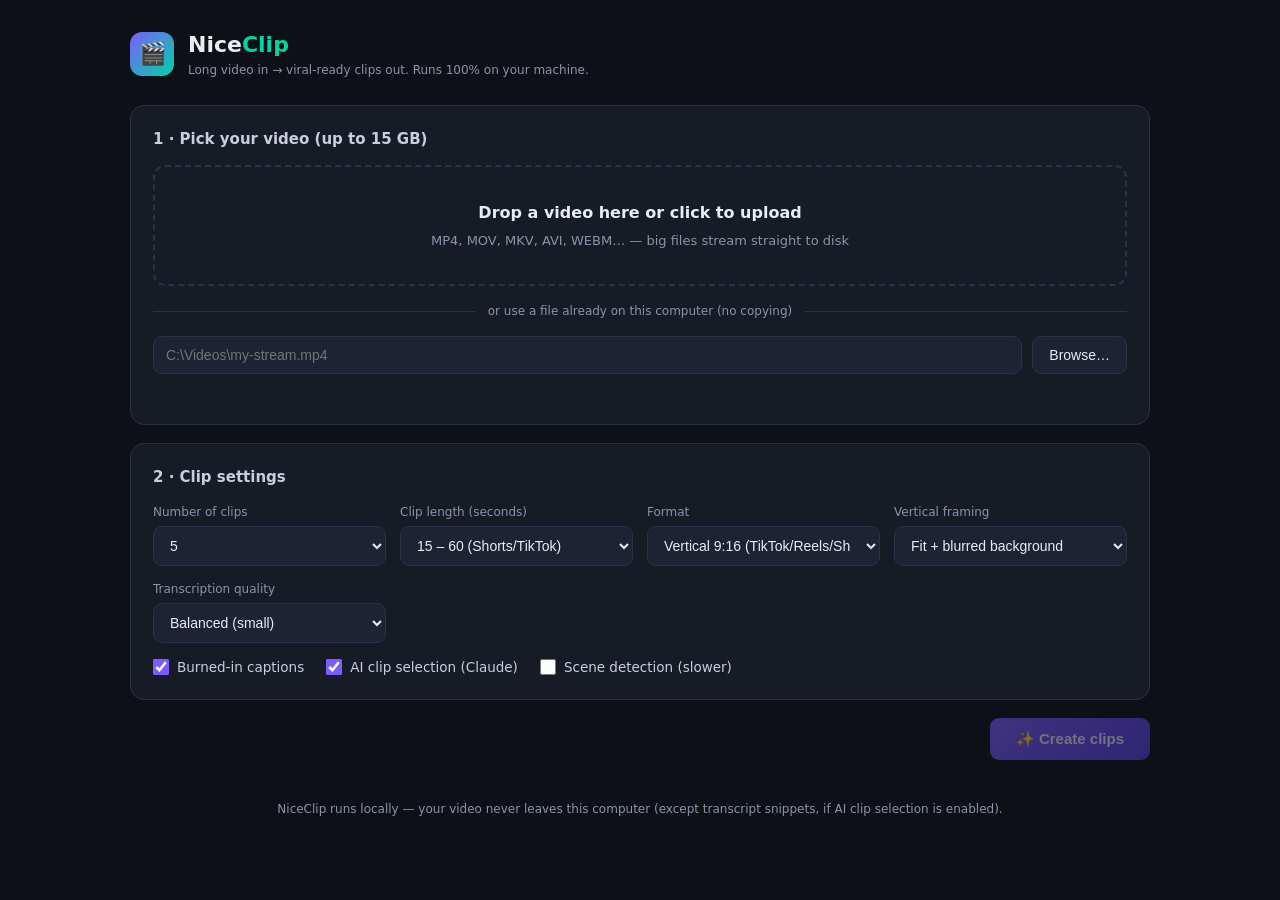
==== niceclip/niceclip/web/index.html @ ac7488d1 "Add NiceClip: local-first AI video clipper for social media Python + FastAPI + ffmpeg app that inges" ====
<!DOCTYPE html>
<html lang="en">
<head>
<meta charset="utf-8">
<meta name="viewport" content="width=device-width, initial-scale=1">
<title>NiceClip — AI Video Clipper</title>
<style>
:root{
  --bg:#0d1017;--panel:#161b26;--panel2:#1d2333;--line:#2a3247;
  --text:#e8ecf5;--muted:#8b94a8;--accent:#7c5cff;--accent2:#00d4a6;
  --danger:#ff5c7a;--warn:#ffb454;
}
*{box-sizing:border-box;margin:0;padding:0}
body{background:var(--bg);color:var(--text);font:15px/1.5 "Segoe UI",system-ui,-apple-system,sans-serif;min-height:100vh}
.wrap{max-width:1060px;margin:0 auto;padding:28px 20px 80px}
header{display:flex;align-items:center;gap:14px;margin-bottom:26px;flex-wrap:wrap}
.logo{width:44px;height:44px;border-radius:12px;background:linear-gradient(135deg,var(--accent),var(--accent2));display:flex;align-items:center;justify-content:center;font-size:22px}
h1{font-size:22px;font-weight:700}
h1 span{color:var(--accent2)}
.tag{font-size:12px;color:var(--muted)}
.badges{margin-left:auto;display:flex;gap:8px;flex-wrap:wrap}
.badge{font-size:11.5px;padding:4px 10px;border-radius:20px;border:1px solid var(--line);color:var(--muted)}
.badge.ok{border-color:#1f6f5b;color:var(--accent2)}
.badge.bad{border-color:#7a3040;color:var(--danger)}
.card{background:var(--panel);border:1px solid var(--line);border-radius:14px;padding:22px;margin-bottom:18px}
.card h2{font-size:15px;font-weight:600;margin-bottom:14px;color:#c7cfdf}
.drop{border:2px dashed var(--line);border-radius:12px;padding:34px 20px;text-align:center;cursor:pointer;transition:.15s}
.drop:hover,.drop.over{border-color:var(--accent);background:rgba(124,92,255,.06)}
.drop .big{font-size:16px;font-weight:600}
.drop .sub{color:var(--muted);font-size:13px;margin-top:6px}
.or{display:flex;align-items:center;gap:12px;color:var(--muted);font-size:12px;margin:16px 0}
.or:before,.or:after{content:"";flex:1;height:1px;background:var(--line)}
.row{display:flex;gap:10px;flex-wrap:wrap}
input[type=text],select{background:var(--panel2);border:1px solid var(--line);border-radius:9px;color:var(--text);padding:10px 12px;font-size:14px;outline:none}
input[type=text]:focus,select:focus{border-color:var(--accent)}
.grow{flex:1;min-width:220px}
button{background:var(--panel2);border:1px solid var(--line);border-radius:9px;color:var(--text);padding:10px 16px;font-size:14px;cursor:pointer;transition:.15s}
button:hover{border-color:var(--accent)}
button.primary{background:linear-gradient(135deg,var(--accent),#5a3fe0);border:none;font-weight:600;padding:12px 26px;font-size:15px}
button.primary:hover{filter:brightness(1.12)}
button.primary:disabled{opacity:.45;cursor:not-allowed;filter:none}
button.danger{color:var(--danger)}
.settings{display:grid;grid-template-columns:repeat(auto-fit,minmax(190px,1fr));gap:14px}
.field label{display:block;font-size:12px;color:var(--muted);margin-bottom:5px}
.field select,.field input{width:100%}
.checks{display:flex;gap:22px;flex-wrap:wrap;margin-top:14px}
.checks label{display:flex;align-items:center;gap:8px;font-size:13.5px;color:#c7cfdf;cursor:pointer}
input[type=checkbox]{accent-color:var(--accent);width:16px;height:16px}
.src-note{margin-top:10px;font-size:13px;color:var(--accent2);word-break:break-all;min-height:18px}
.upbar{height:8px;background:var(--panel2);border-radius:6px;overflow:hidden;margin-top:10px;display:none}
.upbar i{display:block;height:100%;background:linear-gradient(90deg,var(--accent),var(--accent2));width:0%;transition:width .2s}
.actions{display:flex;justify-content:flex-end;margin-top:6px}
.job{background:var(--panel);border:1px solid var(--line);border-radius:14px;padding:20px;margin-bottom:16px}
.job-head{display:flex;align-items:center;gap:12px;flex-wrap:wrap}
.job-title{font-weight:600;font-size:14px;word-break:break-all}
.status{font-size:11.5px;padding:3px 10px;border-radius:20px;text-transform:uppercase;letter-spacing:.5px}
.status.running{background:rgba(124,92,255,.15);color:#b3a1ff}
.status.queued{background:rgba(139,148,168,.15);color:var(--muted)}
.status.done{background:rgba(0,212,166,.15);color:var(--accent2)}
.status.error{background:rgba(255,92,122,.15);color:var(--danger)}
.status.cancelled{background:rgba(255,180,84,.15);color:var(--warn)}
.job .stage{color:var(--muted);font-size:13px;margin-top:8px}
.pbar{height:9px;background:var(--panel2);border-radius:6px;overflow:hidden;margin-top:10px}
.pbar i{display:block;height:100%;background:linear-gradient(90deg,var(--accent),var(--accent2));width:0%;transition:width .5s}
.warnings{margin-top:10px;font-size:12.5px;color:var(--warn)}
.error-msg{margin-top:10px;font-size:13px;color:var(--danger);white-space:pre-wrap}
.clips{display:grid;grid-template-columns:repeat(auto-fill,minmax(230px,1fr));gap:16px;margin-top:16px}
.clip{background:var(--panel2);border:1px solid var(--line);border-radius:12px;overflow:hidden}
.clip video{width:100%;aspect-ratio:9/16;background:#000;display:block;object-fit:contain}
.clip .meta{padding:12px}
.clip .t{font-weight:600;font-size:13.5px;margin-bottom:4px}
.clip .score{font-size:12px;color:var(--accent2)}
.clip .why{font-size:12px;color:var(--muted);margin:6px 0 10px}
.clip a{display:inline-block;font-size:12.5px;color:var(--accent);text-decoration:none;border:1px solid var(--line);padding:6px 12px;border-radius:8px}
.clip a:hover{border-color:var(--accent)}
.modal-bg{position:fixed;inset:0;background:rgba(5,7,12,.7);display:none;align-items:center;justify-content:center;z-index:50}
.modal{background:var(--panel);border:1px solid var(--line);border-radius:14px;width:min(620px,92vw);max-height:78vh;display:flex;flex-direction:column}
.modal .mh{padding:14px 18px;border-bottom:1px solid var(--line);display:flex;align-items:center;gap:10px}
.modal .mh .path{font-size:12.5px;color:var(--muted);word-break:break-all;flex:1}
.modal .list{overflow-y:auto;padding:8px}
.fitem{display:flex;align-items:center;gap:10px;padding:8px 12px;border-radius:8px;cursor:pointer;font-size:13.5px}
.fitem:hover{background:var(--panel2)}
.fitem .sz{margin-left:auto;color:var(--muted);font-size:12px}
.empty{color:var(--muted);text-align:center;padding:30px 0;font-size:13.5px}
footer{color:var(--muted);font-size:12px;text-align:center;margin-top:40px}
</style>
</head>
<body>
<div class="wrap">
  <header>
    <div class="logo">🎬</div>
    <div>
      <h1>Nice<span>Clip</span></h1>
      <div class="tag">Long video in → viral-ready clips out. Runs 100% on your machine.</div>
    </div>
    <div class="badges" id="badges"></div>
  </header>

  <div class="card">
    <h2>1 · Pick your video (up to 15 GB)</h2>
    <div class="drop" id="drop">
      <div class="big">Drop a video here or click to upload</div>
      <div class="sub">MP4, MOV, MKV, AVI, WEBM… — big files stream straight to disk</div>
    </div>
    <div class="upbar" id="upbar"><i id="upfill"></i></div>
    <div class="or">or use a file already on this computer (no copying)</div>
    <div class="row">
      <input type="text" class="grow" id="pathInput" placeholder="C:\Videos\my-stream.mp4">
      <button id="browseBtn">Browse…</button>
    </div>
    <div class="src-note" id="srcNote"></div>
  </div>

  <div class="card">
    <h2>2 · Clip settings</h2>
    <div class="settings">
      <div class="field"><label>Number of clips</label>
        <select id="clipCount"><option>3</option><option selected>5</option><option>8</option><option>10</option><option>15</option></select></div>
      <div class="field"><label>Clip length (seconds)</label>
        <select id="lenRange">
          <option value="15,60" selected>15 – 60 (Shorts/TikTok)</option>
          <option value="10,30">10 – 30 (fast hooks)</option>
          <option value="30,90">30 – 90 (story clips)</option>
          <option value="60,180">60 – 180 (long form)</option>
        </select></div>
      <div class="field"><label>Format</label>
        <select id="aspect">
          <option value="vertical" selected>Vertical 9:16 (TikTok/Reels/Shorts)</option>
          <option value="square">Square 1:1</option>
          <option value="original">Original aspect</option>
        </select></div>
      <div class="field"><label>Vertical framing</label>
        <select id="vmode">
          <option value="fit" selected>Fit + blurred background</option>
          <option value="crop">Center crop (fill)</option>
        </select></div>
      <div class="field"><label>Transcription quality</label>
        <select id="whisper">
          <option value="tiny">Fastest (tiny)</option>
          <option value="base">Fast (base)</option>
          <option value="small" selected>Balanced (small)</option>
          <option value="medium">Best (medium — slow)</option>
        </select></div>
    </div>
    <div class="checks">
      <label><input type="checkbox" id="captions" checked> Burned-in captions</label>
      <label><input type="checkbox" id="aiRank" checked> AI clip selection (Claude)</label>
      <label><input type="checkbox" id="scenes"> Scene detection (slower)</label>
    </div>
  </div>

  <div class="actions"><button class="primary" id="goBtn" disabled>✨ Create clips</button></div>

  <div id="jobs"></div>
  <footer>NiceClip runs locally — your video never leaves this computer (except transcript snippets, if AI clip selection is enabled).</footer>
</div>

<div class="modal-bg" id="modalBg">
  <div class="modal">
    <div class="mh"><button id="upDir">↑ Up</button><div class="path" id="mPath"></div><button id="mClose">✕</button></div>
    <div class="list" id="mList"></div>
  </div>
</div>

<script>
"use strict";
const $ = id => document.getElementById(id);
let source = null;

function fmtBytes(b){if(b>1e9)return (b/1e9).toFixed(1)+" GB";if(b>1e6)return (b/1e6).toFixed(1)+" MB";return Math.round(b/1e3)+" KB";}
function setSource(path, note){source = path; $("srcNote").textContent = note || ("Selected: " + path); $("goBtn").disabled = !path;}

/* ---------- health badges ---------- */
async function loadHealth(){
  try{
    const h = await (await fetch("/api/health")).json();
    const mk = (ok, okTxt, badTxt) => `<span class="badge ${ok?"ok":"bad"}">${ok?okTxt:badTxt}</span>`;
    $("badges").innerHTML =
      mk(h.ffmpeg, "ffmpeg ready", "ffmpeg missing") +
      mk(h.captions, "captions ready", "no captions") +
      mk(h.whisper, "transcription ready", "no transcription") +
      mk(h.ai_ranking, "AI ranking on", "AI ranking off");
  }catch(e){/* server starting */}
}
loadHealth();

/* ---------- upload ---------- */
const drop = $("drop");
const fileInput = document.createElement("input");
fileInput.type = "file"; fileInput.accept = "video/*,.mkv,.ts,.mts";
drop.onclick = () => fileInput.click();
fileInput.onchange = () => fileInput.files[0] && upload(fileInput.files[0]);
["dragover","dragenter"].forEach(ev => drop.addEventListener(ev, e => {e.preventDefault(); drop.classList.add("over");}));
["dragleave","drop"].forEach(ev => drop.addEventListener(ev, e => {e.preventDefault(); drop.classList.remove("over");}));
drop.addEventListener("drop", e => {const f = e.dataTransfer.files[0]; if(f) upload(f);});

function upload(file){
  if(file.size > 16*1024*1024*1024){alert("File is over the 15 GB limit."); return;}
  const bar = $("upbar"), fill = $("upfill");
  bar.style.display = "block"; fill.style.width = "0%";
  $("srcNote").textContent = "Uploading " + file.name + " (" + fmtBytes(file.size) + ")…";
  $("goBtn").disabled = true;
  const xhr = new XMLHttpRequest();
  xhr.open("POST", "/api/upload?filename=" + encodeURIComponent(file.name));
  xhr.upload.onprogress = e => {if(e.lengthComputable) fill.style.width = (100*e.loaded/e.total).toFixed(1)+"%";};
  xhr.onload = () => {
    bar.style.display = "none";
    if(xhr.status === 200){
      const r = JSON.parse(xhr.responseText);
      setSource(r.path, "Uploaded: " + file.name + " (" + fmtBytes(r.bytes) + ")");
    } else {
      let msg = "Upload failed"; try{msg = JSON.parse(xhr.responseText).detail || msg;}catch(e){}
      $("srcNote").textContent = ""; alert(msg);
    }
  };
  xhr.onerror = () => {bar.style.display = "none"; alert("Upload failed — is the server still running?");};
  xhr.send(file);
}

/* ---------- path input + browse ---------- */
$("pathInput").addEventListener("change", () => {
  const v = $("pathInput").value.trim();
  if(v) setSource(v, "Using: " + v);
});
let curDir = "";
$("browseBtn").onclick = () => {openBrowser("");};
$("mClose").onclick = () => $("modalBg").style.display = "none";
$("modalBg").onclick = e => {if(e.target === $("modalBg")) $("modalBg").style.display = "none";};
$("upDir").onclick = () => {if(curDir !== null) openBrowser(curDirParent ?? "");};
let curDirParent = null;
async function openBrowser(path){
  const res = await fetch("/api/browse?path=" + encodeURIComponent(path));
  if(!res.ok){alert("Cannot open folder"); return;}
  const data = await res.json();
  curDir = data.path; curDirParent = data.parent;
  $("mPath").textContent = data.path || "This PC";
  const list = $("mList"); list.innerHTML = "";
  if(!data.entries.length) list.innerHTML = '<div class="empty">No folders or videos here</div>';
  for(const e of data.entries){
    const div = document.createElement("div");
    div.className = "fitem";
    div.innerHTML = (e.dir ? "📁 " : "🎞️ ") + "<span></span>" +
      (e.dir ? "" : `<span class="sz">${fmtBytes(e.size||0)}</span>`);
    div.querySelector("span").textContent = e.name;
    div.onclick = () => {
      if(e.dir) openBrowser(e.path);
      else {setSource(e.path, "Using: " + e.path); $("pathInput").value = e.path; $("modalBg").style.display = "none";}
    };
    list.appendChild(div);
  }
  $("modalBg").style.display = "flex";
}

/* ---------- job creation ---------- */
$("goBtn").onclick = async () => {
  if(!source) return;
  const [minLen, maxLen] = $("lenRange").value.split(",").map(Number);
  const payload = {
    source,
    settings: {
      clip_count: Number($("clipCount").value),
      min_len: minLen, max_len: maxLen,
      aspect: $("aspect").value,
      vertical_mode: $("vmode").value,
      captions: $("captions").checked,
      whisper_model: $("whisper").value,
      ai_ranking: $("aiRank").checked,
      scene_detection: $("scenes").checked,
    }
  };
  const res = await fetch("/api/jobs", {method:"POST", headers:{"Content-Type":"application/json"}, body: JSON.stringify(payload)});
  if(!res.ok){let msg="Could not start job"; try{msg=(await res.json()).detail||msg;}catch(e){} alert(msg); return;}
  refreshJobs();
};

/* ---------- job rendering ---------- */
const jobsEl = $("jobs");
function esc(s){const d=document.createElement("div"); d.textContent=s??""; return d.innerHTML;}
function jobName(j){const p=j.source.split(/[\\/]/); return p[p.length-1];}
function renderJob(j){
  const active = j.status==="running"||j.status==="queued";
  let html = `<div class="job-head">
      <div class="job-title">${esc(jobName(j))}</div>
      <span class="status ${j.status}">${j.status}</span>
      ${active?`<button class="danger" onclick="cancelJob('${j.id}')">Cancel</button>`:""}
    </div>`;
  if(active){
    html += `<div class="stage">${esc(j.stage)}</div>
      <div class="pbar"><i style="width:${j.progress}%"></i></div>`;
  }
  if(j.warnings && j.warnings.length)
    html += `<div class="warnings">⚠ ${j.warnings.map(esc).join("<br>⚠ ")}</div>`;
  if(j.status==="error") html += `<div class="error-msg">${esc(j.error)}</div>`;
  if(j.clips && j.clips.length){
    html += `<div class="clips">` + j.clips.map(c => `
      <div class="clip">
        <video src="${c.url}" controls preload="metadata"></video>
        <div class="meta">
          <div class="t">${esc(c.title)}</div>
          <div class="score">Score ${Math.round(c.score)} · ${Math.round(c.duration)}s</div>
          <div class="why">${esc(c.reason)}</div>
          <a href="${c.url}" download>⬇ Download</a>
        </div>
      </div>`).join("") + `</div>`;
  }
  return html;
}
async function cancelJob(id){await fetch(`/api/jobs/${id}/cancel`, {method:"POST"}); refreshJobs();}
window.cancelJob = cancelJob;

let lastState = "";
async function refreshJobs(){
  try{
    const jobs = await (await fetch("/api/jobs")).json();
    const state = JSON.stringify(jobs.map(j=>[j.id,j.status,j.progress,j.stage,j.clips.length,j.warnings.length]));
    if(state === lastState) return;
    lastState = state;
    jobsEl.innerHTML = "";
    for(const j of jobs){
      const div = document.createElement("div");
      div.className = "job"; div.innerHTML = renderJob(j);
      jobsEl.appendChild(div);
    }
  }catch(e){/* server briefly unavailable */}
}
refreshJobs();
setInterval(refreshJobs, 1500);
</script>
</body>
</html>
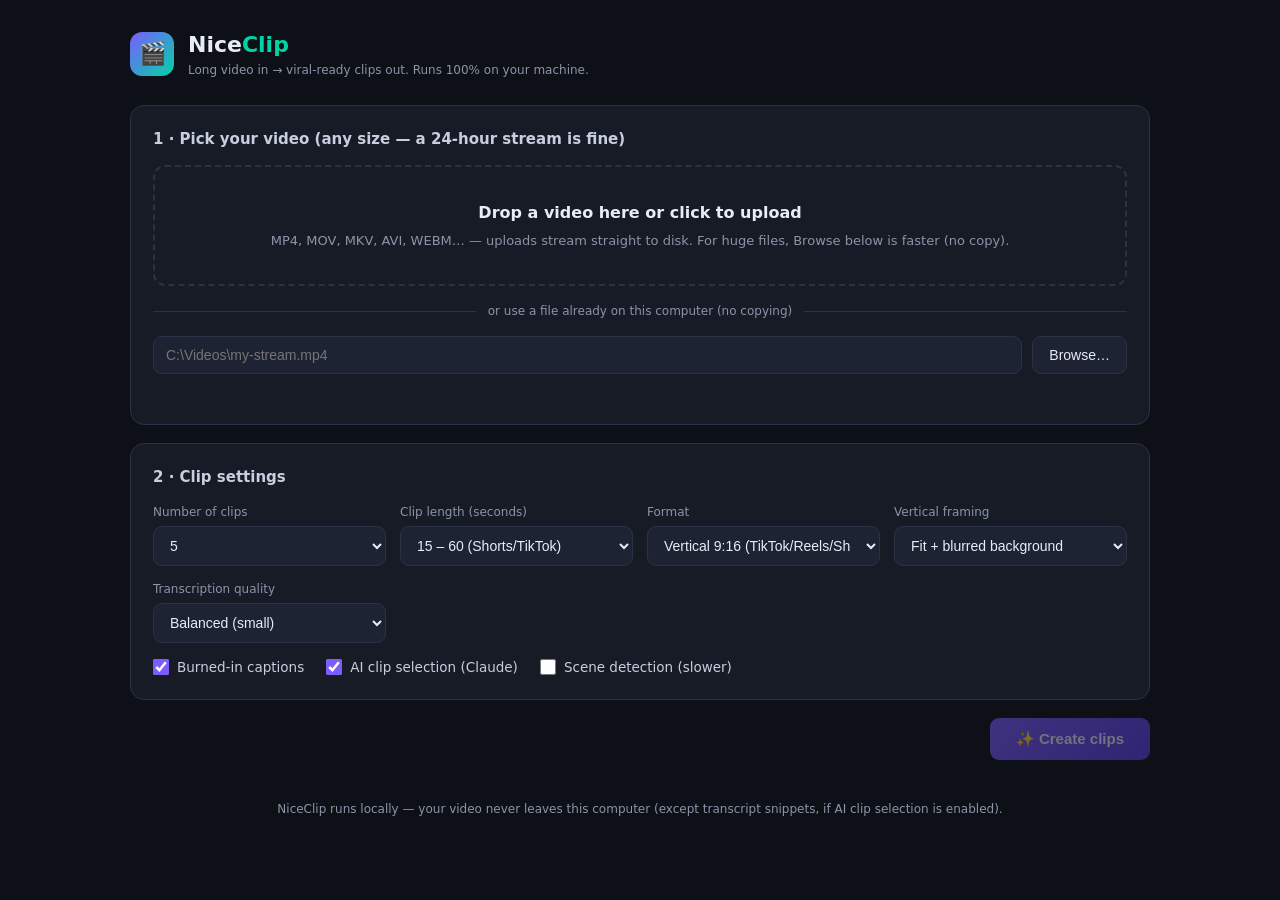
==== commit 55803f5b: "Remove file-size limit; guard uploads by free disk space instead NiceClip runs locally, so there is " ====
--- a/niceclip/niceclip/web/index.html
+++ b/niceclip/niceclip/web/index.html
@@ -97,10 +97,10 @@
   </header>
 
   <div class="card">
-    <h2>1 · Pick your video (up to 15 GB)</h2>
+    <h2>1 · Pick your video (any size — a 24-hour stream is fine)</h2>
     <div class="drop" id="drop">
       <div class="big">Drop a video here or click to upload</div>
-      <div class="sub">MP4, MOV, MKV, AVI, WEBM… — big files stream straight to disk</div>
+      <div class="sub">MP4, MOV, MKV, AVI, WEBM… — uploads stream straight to disk. For huge files, Browse below is faster (no copy).</div>
     </div>
     <div class="upbar" id="upbar"><i id="upfill"></i></div>
     <div class="or">or use a file already on this computer (no copying)</div>
@@ -195,7 +195,6 @@
 drop.addEventListener("drop", e => {const f = e.dataTransfer.files[0]; if(f) upload(f);});
 
 function upload(file){
-  if(file.size > 16*1024*1024*1024){alert("File is over the 15 GB limit."); return;}
   const bar = $("upbar"), fill = $("upfill");
   bar.style.display = "block"; fill.style.width = "0%";
   $("srcNote").textContent = "Uploading " + file.name + " (" + fmtBytes(file.size) + ")…";
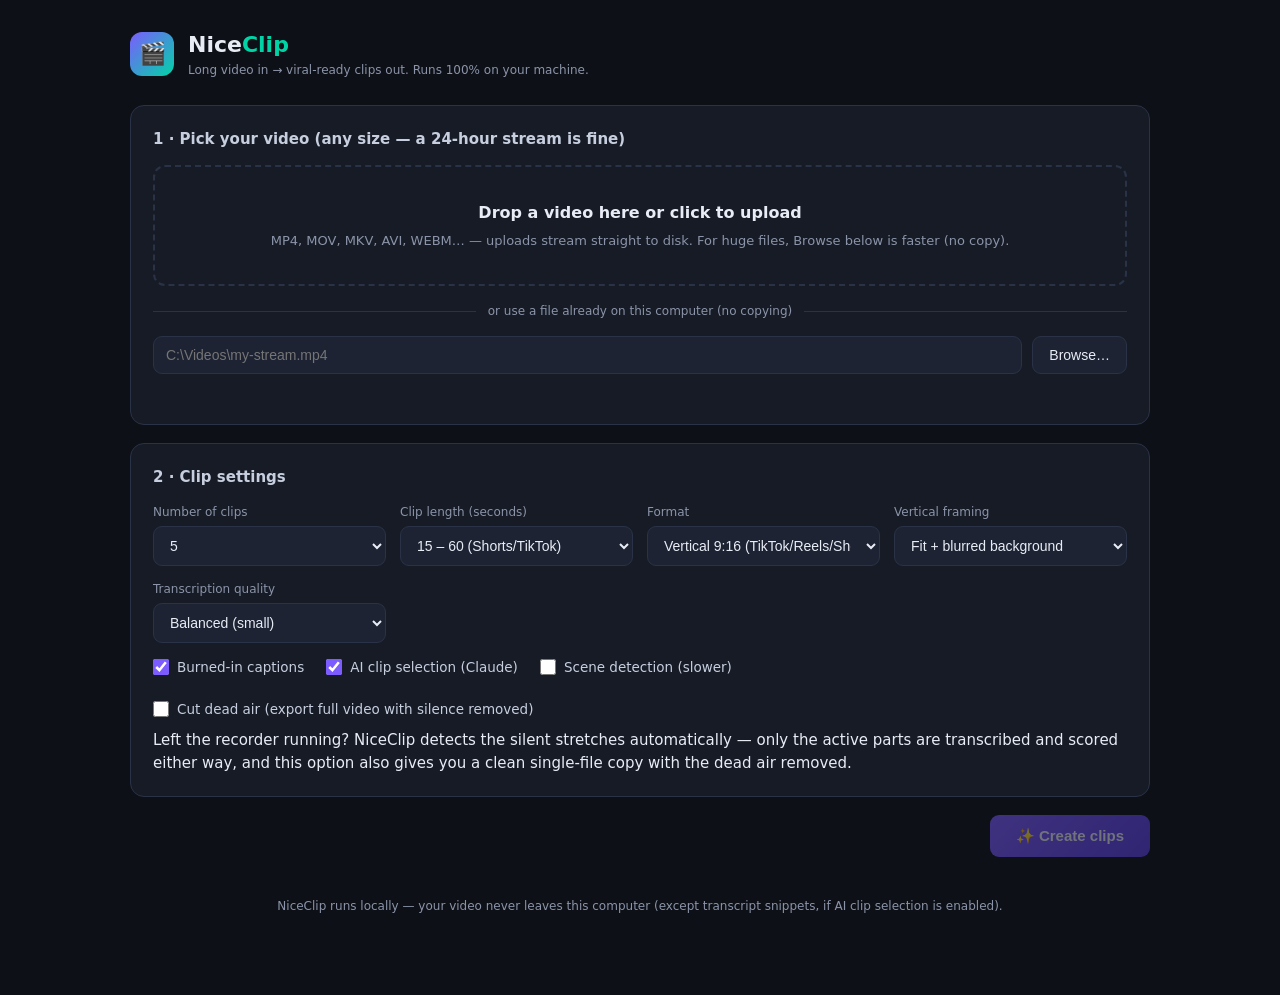
==== commit e2a70c03: "Add dead-air detection and removal for forgot-to-stop recordings A 24-hour recording that's really ~" ====
--- a/niceclip/niceclip/web/index.html
+++ b/niceclip/niceclip/web/index.html
@@ -146,7 +146,9 @@
       <label><input type="checkbox" id="captions" checked> Burned-in captions</label>
       <label><input type="checkbox" id="aiRank" checked> AI clip selection (Claude)</label>
       <label><input type="checkbox" id="scenes"> Scene detection (slower)</label>
-    </div>
+      <label><input type="checkbox" id="cutDeadAir"> Cut dead air (export full video with silence removed)</label>
+    </div>
+    <div class="sub" style="margin-top:10px">Left the recorder running? NiceClip detects the silent stretches automatically — only the active parts are transcribed and scored either way, and this option also gives you a clean single-file copy with the dead air removed.</div>
   </div>
 
   <div class="actions"><button class="primary" id="goBtn" disabled>✨ Create clips</button></div>
@@ -265,6 +267,7 @@
       whisper_model: $("whisper").value,
       ai_ranking: $("aiRank").checked,
       scene_detection: $("scenes").checked,
+      cut_dead_air: $("cutDeadAir").checked,
     }
   };
   const res = await fetch("/api/jobs", {method:"POST", headers:{"Content-Type":"application/json"}, body: JSON.stringify(payload)});
@@ -290,6 +293,17 @@
   if(j.warnings && j.warnings.length)
     html += `<div class="warnings">⚠ ${j.warnings.map(esc).join("<br>⚠ ")}</div>`;
   if(j.status==="error") html += `<div class="error-msg">${esc(j.error)}</div>`;
+  if(j.exports && j.exports.length){
+    html += j.exports.map(e => `
+      <div class="clip" style="display:flex;align-items:center;gap:12px;padding:12px;margin-top:12px">
+        <div style="font-size:22px">🧹</div>
+        <div style="flex:1">
+          <div class="t">${esc(e.label || e.filename)}</div>
+          <div class="score">${Math.round(e.duration)}s</div>
+        </div>
+        <a href="${e.url}" download>⬇ Download</a>
+      </div>`).join("");
+  }
   if(j.clips && j.clips.length){
     html += `<div class="clips">` + j.clips.map(c => `
       <div class="clip">
@@ -311,7 +325,7 @@
 async function refreshJobs(){
   try{
     const jobs = await (await fetch("/api/jobs")).json();
-    const state = JSON.stringify(jobs.map(j=>[j.id,j.status,j.progress,j.stage,j.clips.length,j.warnings.length]));
+    const state = JSON.stringify(jobs.map(j=>[j.id,j.status,j.progress,j.stage,j.clips.length,(j.exports||[]).length,j.warnings.length]));
     if(state === lastState) return;
     lastState = state;
     jobsEl.innerHTML = "";
